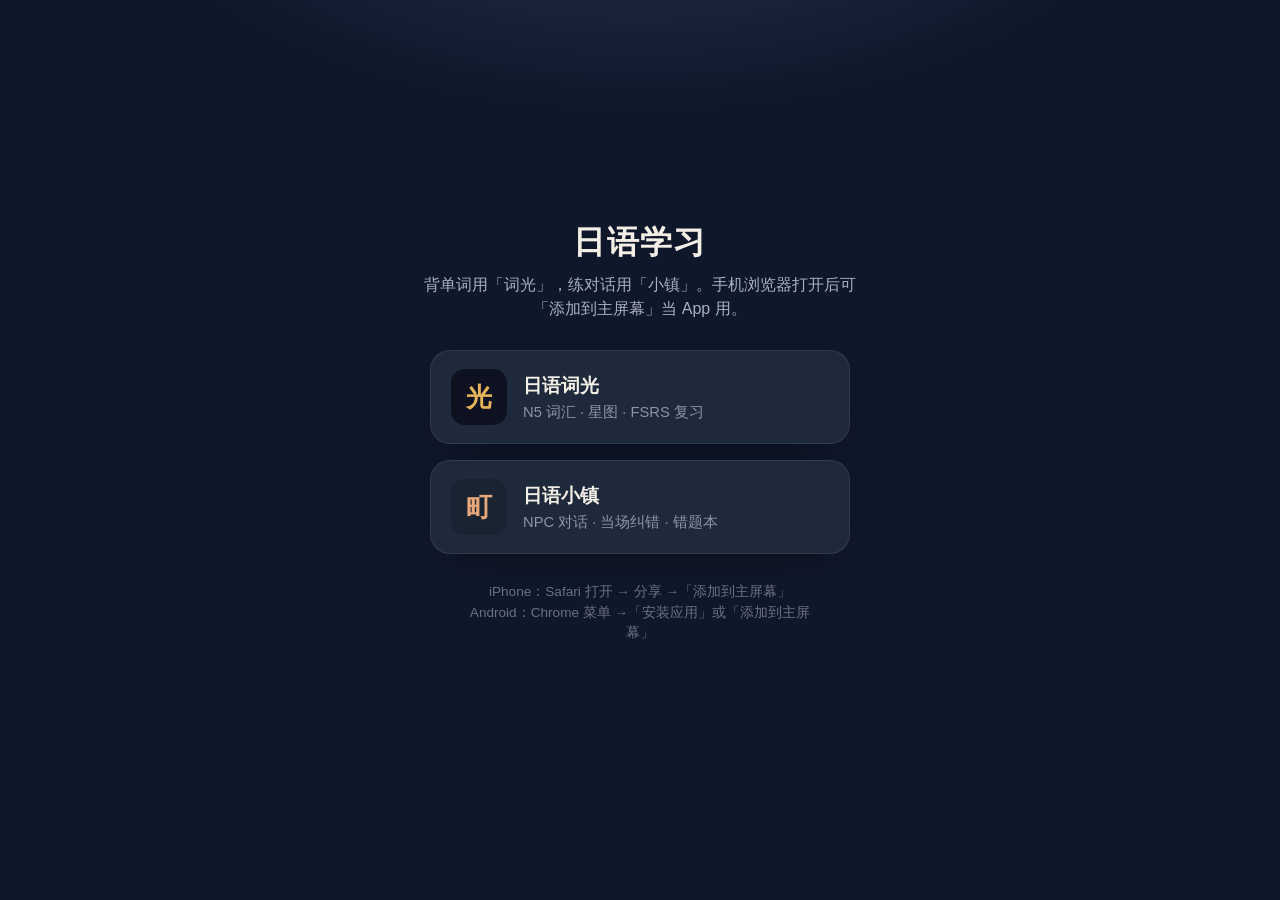
==== index.html @ 1eac78f4 "Deploy Japanese Word Atlas and Japanese Town static sites. Co-authored-by: Rontu030422 <Rontu030422@" ====
<!doctype html>
<html lang="zh-CN">
<head>
  <meta charset="UTF-8" />
  <meta name="viewport" content="width=device-width, initial-scale=1, viewport-fit=cover" />
  <meta name="theme-color" content="#0f172a" />
  <meta name="apple-mobile-web-app-capable" content="yes" />
  <meta name="apple-mobile-web-app-title" content="日语学习" />
  <title>日语学习 · 词光 &amp; 小镇</title>
  <style>
    :root { color-scheme: dark; }
    * { box-sizing: border-box; }
    html, body { margin: 0; min-height: 100%; }
    body {
      font-family: -apple-system, BlinkMacSystemFont, "PingFang SC", "Hiragino Sans GB", "Segoe UI", "Noto Sans SC", sans-serif;
      background: radial-gradient(900px 480px at 50% -20%, #2a3a55, #0f172a 60%);
      color: #f4efe6;
      padding: max(24px, env(safe-area-inset-top)) max(20px, env(safe-area-inset-right)) max(32px, env(safe-area-inset-bottom)) max(20px, env(safe-area-inset-left));
      display: flex; flex-direction: column; align-items: center; justify-content: center;
      min-height: 100dvh;
    }
    h1 { font-size: clamp(1.6rem, 5vw, 2rem); margin: 0 0 8px; letter-spacing: 0.04em; }
    p { color: #a8b0c0; margin: 0 0 28px; text-align: center; max-width: 28em; line-height: 1.55; }
    .cards { display: flex; flex-direction: column; gap: 16px; width: min(420px, 100%); }
    a.card {
      display: flex; align-items: center; gap: 16px;
      min-height: 88px; padding: 18px 20px;
      border-radius: 20px; text-decoration: none; color: inherit;
      background: #1e293b; border: 1px solid rgba(255,255,255,0.08);
      box-shadow: 0 16px 40px -24px rgba(0,0,0,0.7);
      -webkit-tap-highlight-color: transparent;
    }
    a.card:active { transform: scale(0.98); }
    .mark {
      width: 56px; height: 56px; border-radius: 14px;
      display: grid; place-items: center; font-size: 1.6rem; font-weight: 700; flex-shrink: 0;
    }
    .atlas .mark { background: #0D1120; color: #E8B65A; }
    .town .mark { background: #1a2332; color: #e8a87c; }
    .meta b { display: block; font-size: 1.2rem; margin-bottom: 4px; }
    .meta span { color: #8a95a8; font-size: 0.92rem; }
    .hint { margin-top: 28px; font-size: 0.85rem; color: #6b7280; text-align: center; line-height: 1.5; max-width: 26em; }
  </style>
</head>
<body>
  <h1>日语学习</h1>
  <p>背单词用「词光」，练对话用「小镇」。手机浏览器打开后可「添加到主屏幕」当 App 用。</p>
  <div class="cards">
    <a class="card atlas" href="./atlas/">
      <span class="mark">光</span>
      <span class="meta"><b>日语词光</b><span>N5 词汇 · 星图 · FSRS 复习</span></span>
    </a>
    <a class="card town" href="./town/">
      <span class="mark">町</span>
      <span class="meta"><b>日语小镇</b><span>NPC 对话 · 当场纠错 · 错题本</span></span>
    </a>
  </div>
  <p class="hint">iPhone：Safari 打开 → 分享 →「添加到主屏幕」<br/>Android：Chrome 菜单 →「安装应用」或「添加到主屏幕」</p>
</body>
</html>
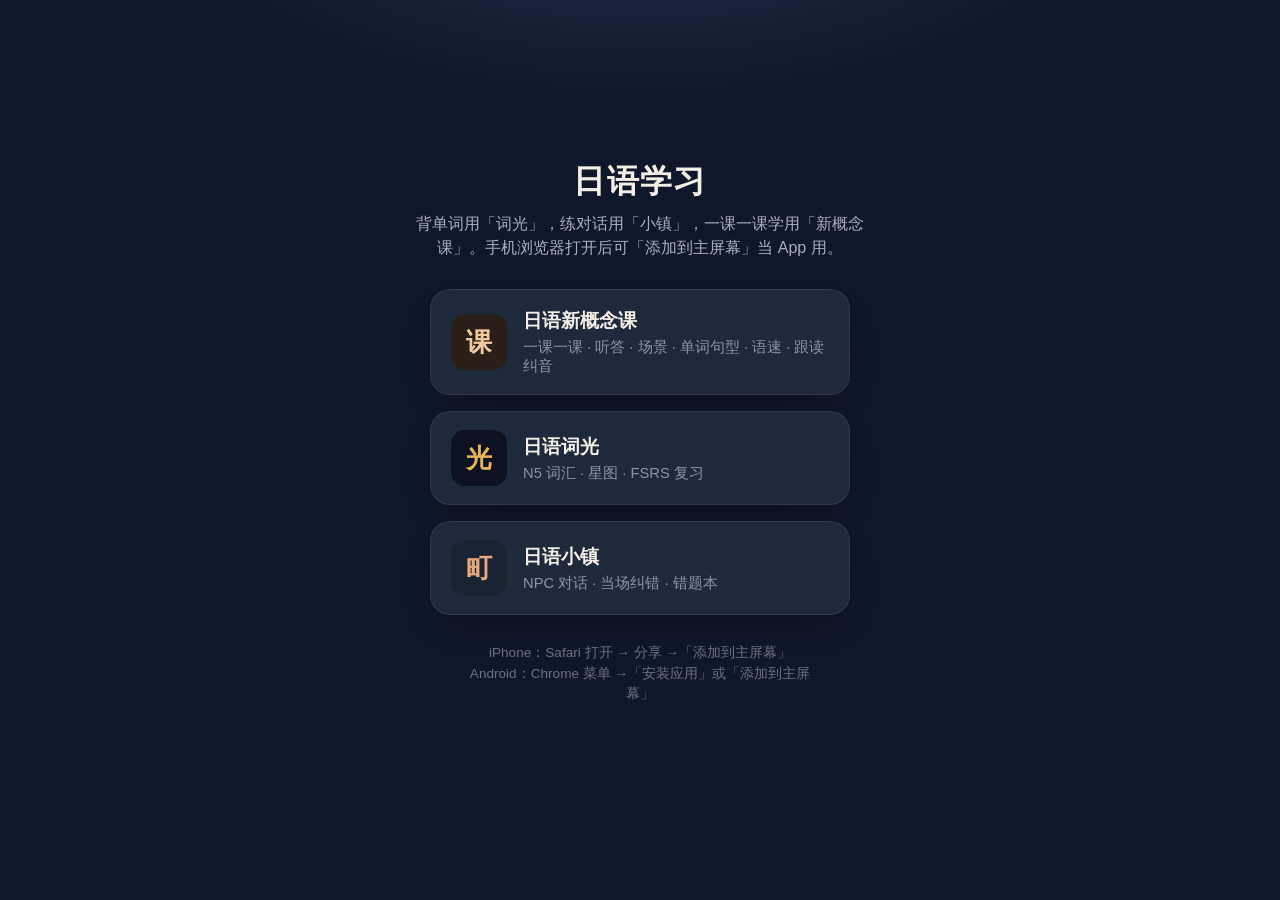
==== commit 3969ef88: "Add Japanese New Concept lessons app and hub card. Ship the Vite lessons site under lessons/ and lin" ====
--- a/index.html
+++ b/index.html
@@ -6,7 +6,7 @@
   <meta name="theme-color" content="#0f172a" />
   <meta name="apple-mobile-web-app-capable" content="yes" />
   <meta name="apple-mobile-web-app-title" content="日语学习" />
-  <title>日语学习 · 词光 &amp; 小镇</title>
+  <title>日语学习 · 词光 &amp; 小镇 &amp; 新概念课</title>
   <style>
     :root { color-scheme: dark; }
     * { box-sizing: border-box; }
@@ -37,6 +37,7 @@
     }
     .atlas .mark { background: #0D1120; color: #E8B65A; }
     .town .mark { background: #1a2332; color: #e8a87c; }
+    .lessons .mark { background: #2a1f18; color: #f0c9a0; }
     .meta b { display: block; font-size: 1.2rem; margin-bottom: 4px; }
     .meta span { color: #8a95a8; font-size: 0.92rem; }
     .hint { margin-top: 28px; font-size: 0.85rem; color: #6b7280; text-align: center; line-height: 1.5; max-width: 26em; }
@@ -44,8 +45,12 @@
 </head>
 <body>
   <h1>日语学习</h1>
-  <p>背单词用「词光」，练对话用「小镇」。手机浏览器打开后可「添加到主屏幕」当 App 用。</p>
+  <p>背单词用「词光」，练对话用「小镇」，一课一课学用「新概念课」。手机浏览器打开后可「添加到主屏幕」当 App 用。</p>
   <div class="cards">
+    <a class="card lessons" href="./lessons/">
+      <span class="mark">课</span>
+      <span class="meta"><b>日语新概念课</b><span>一课一课 · 听答 · 场景 · 单词句型 · 语速 · 跟读纠音</span></span>
+    </a>
     <a class="card atlas" href="./atlas/">
       <span class="mark">光</span>
       <span class="meta"><b>日语词光</b><span>N5 词汇 · 星图 · FSRS 复习</span></span>
